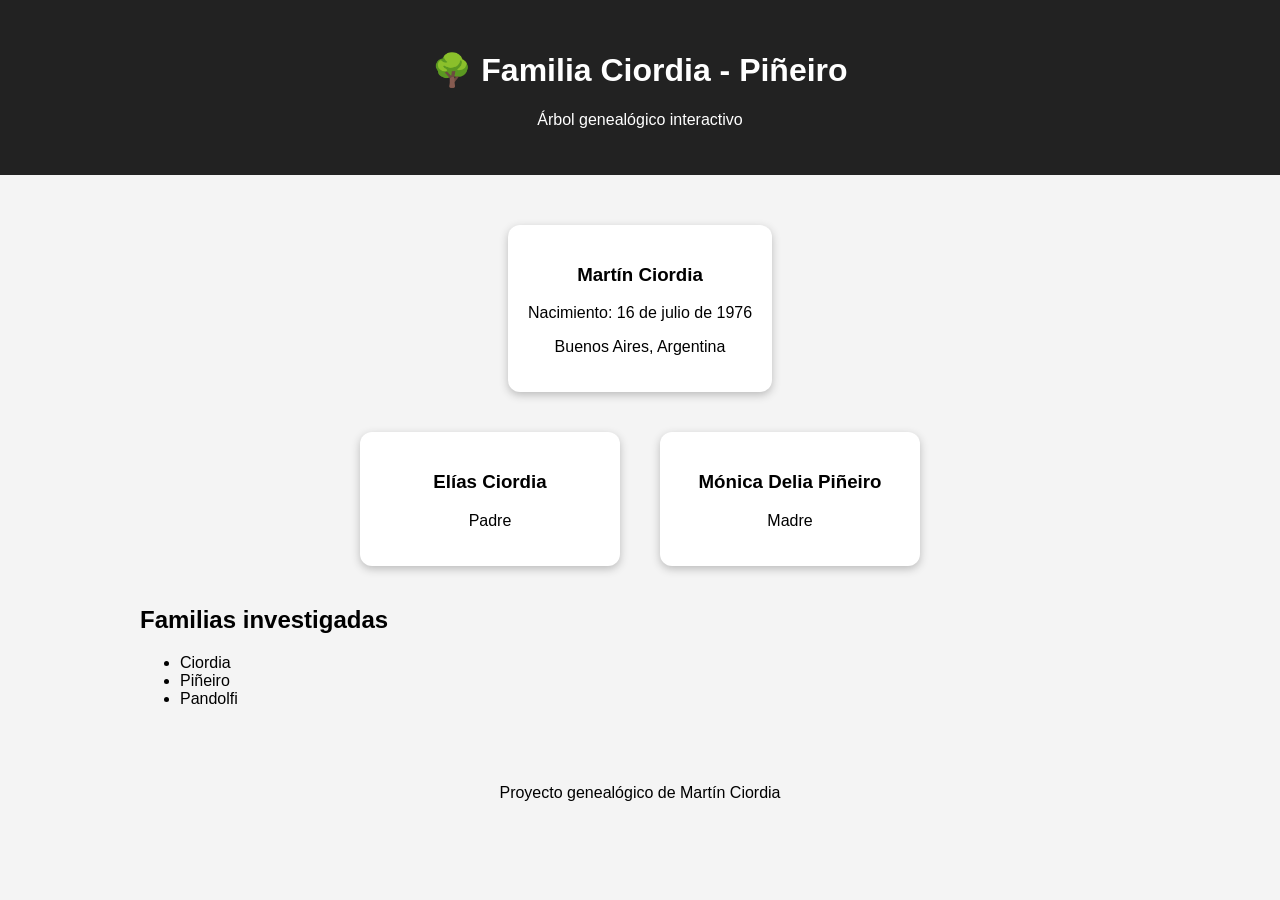
==== docs/index.html @ 7c579561 "Mueve sitio web a carpeta docs para GitHub Pages" ====
<!DOCTYPE html>

<html lang="es">

<head>

<meta charset="UTF-8">

<title>
Árbol Genealógico Ciordia
</title>

<link rel="stylesheet" href="style.css">

</head>


<body>


<header>

<h1>
🌳 Familia Ciordia - Piñeiro
</h1>

<p>
Árbol genealógico interactivo
</p>

</header>



<main>

<div id="arbol"></div>


<section>

<h2>
Familias investigadas
</h2>


<ul>

<li>Ciordia</li>
<li>Piñeiro</li>
<li>Pandolfi</li>

</ul>

</section>


</main>



<footer>

Proyecto genealógico de Martín Ciordia

</footer>



<script src="datos.js"></script>

<script src="arbol.js"></script>


</body>

</html>
---- docs/style.css ----
body{

font-family:Arial;
background:#f4f4f4;
margin:0;

}


header{

background:#222;
color:white;
text-align:center;
padding:30px;

}


main{

max-width:1000px;
margin:auto;
padding:30px;

}


#arbol{

text-align:center;

}


.persona{

display:inline-block;
background:white;
margin:20px;
padding:20px;
min-width:220px;
border-radius:12px;
cursor:pointer;
box-shadow:0 3px 8px #bbb;

}


.persona:hover{

transform:scale(1.05);

}


.ramas{

display:flex;
justify-content:center;
flex-wrap:wrap;

}


footer{

text-align:center;
padding:30px;

}
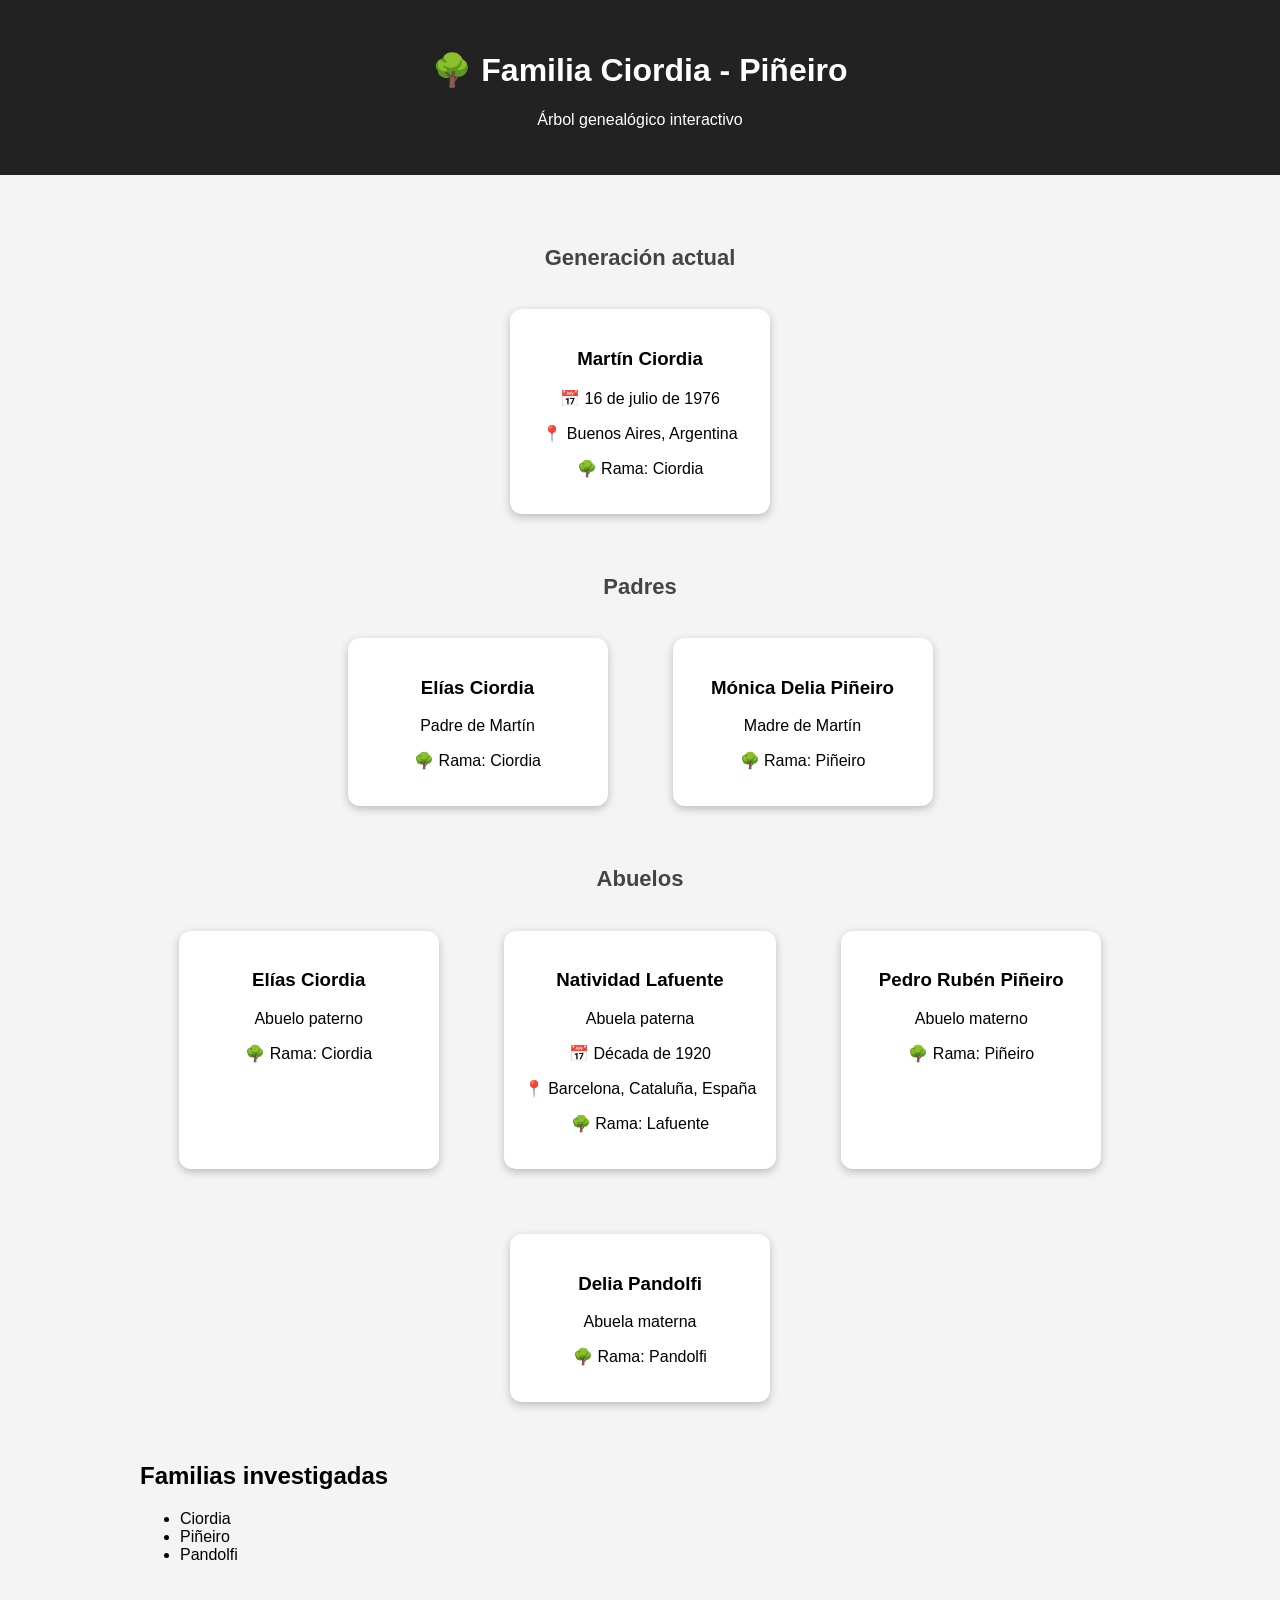
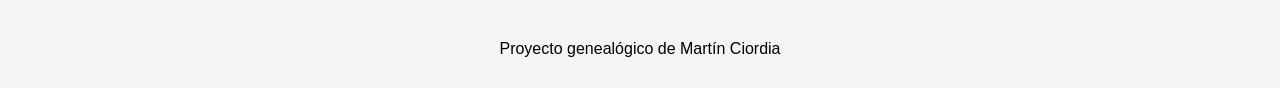
==== commit b7046107: "Mejora fichas personales" ====
--- a/docs/index.html
+++ b/docs/index.html
@@ -69,6 +69,8 @@
 
 <script src="datos.js"></script>
 
+<script src="ficha.js"></script>
+
 <script src="arbol.js"></script>
 
 
--- a/docs/style.css
+++ b/docs/style.css
@@ -68,4 +68,53 @@
 text-align:center;
 padding:30px;
 
+}
+
+.generacion{
+
+margin:40px 0;
+text-align:center;
+
+}
+
+
+.generacion h2{
+
+font-size:22px;
+color:#444;
+
+}
+
+
+.ramas{
+
+display:flex;
+justify-content:center;
+gap:25px;
+flex-wrap:wrap;
+
+}
+
+
+.persona{
+
+transition:0.2s;
+
+}
+
+
+.persona:hover{
+
+cursor:pointer;
+transform:translateY(-5px);
+
+}
+
+button{
+
+padding:8px 15px;
+border-radius:8px;
+border:none;
+cursor:pointer;
+
 }
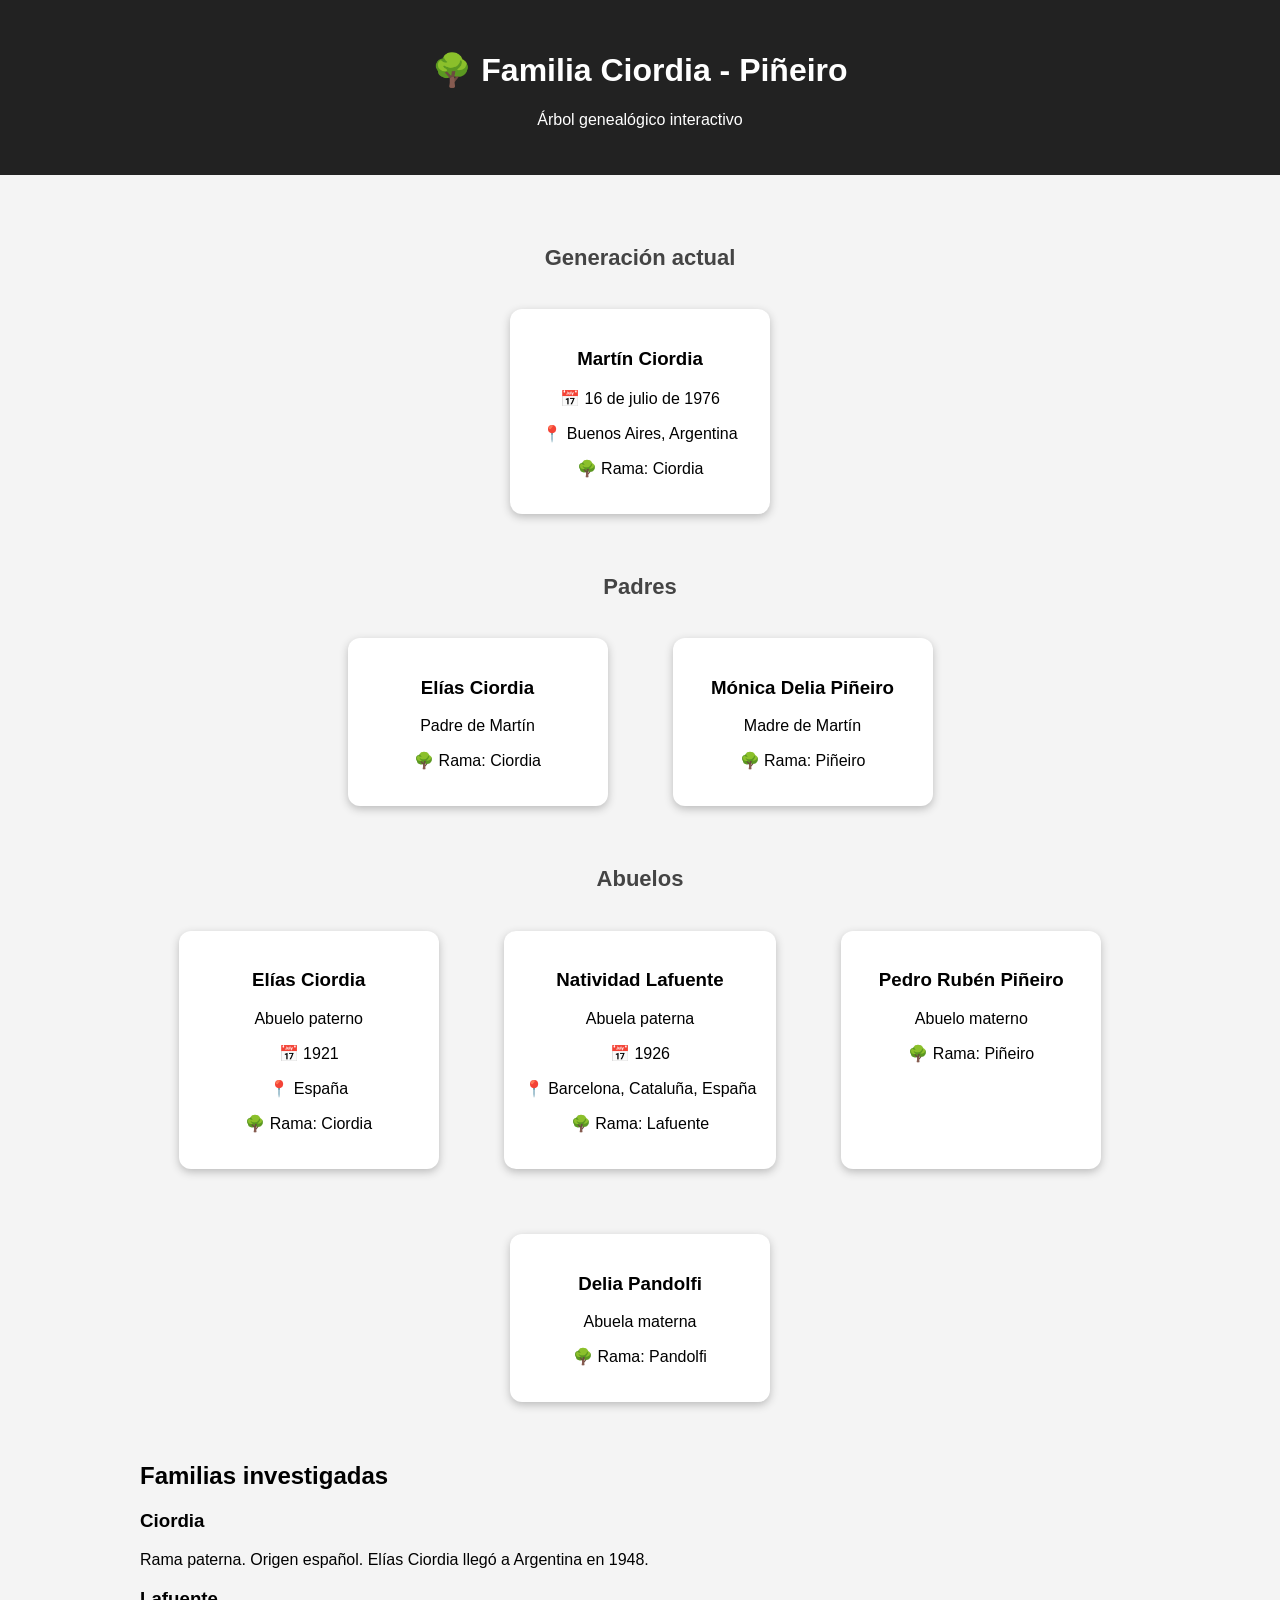
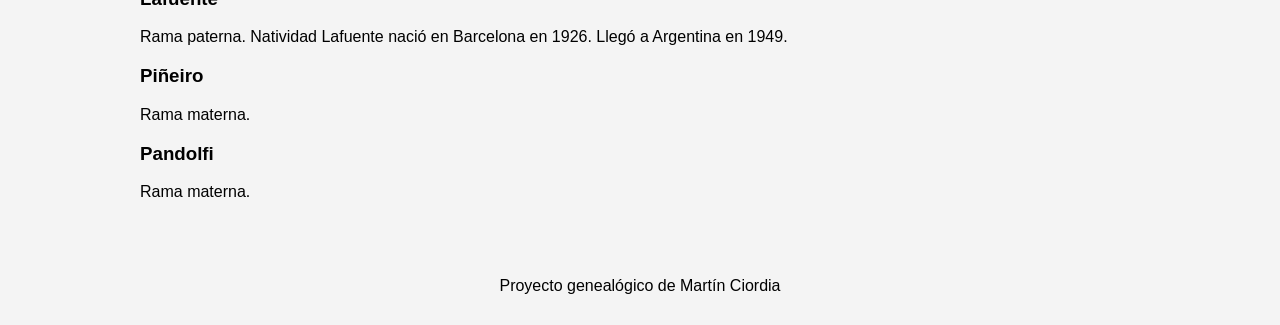
==== commit f8986802: "Agrega familia Lafuente a familias investigadas" ====
--- a/docs/index.html
+++ b/docs/index.html
@@ -43,14 +43,42 @@
 Familias investigadas
 </h2>
 
+<div class="familias">
 
-<ul>
+<div>
+<h3>Ciordia</h3>
+<p>
+Rama paterna. Origen español. 
+Elías Ciordia llegó a Argentina en 1948.
+</p>
+</div>
 
-<li>Ciordia</li>
-<li>Piñeiro</li>
-<li>Pandolfi</li>
 
-</ul>
+<div>
+<h3>Lafuente</h3>
+<p>
+Rama paterna. Natividad Lafuente nació en Barcelona en 1926.
+Llegó a Argentina en 1949.
+</p>
+</div>
+
+
+<div>
+<h3>Piñeiro</h3>
+<p>
+Rama materna.
+</p>
+</div>
+
+
+<div>
+<h3>Pandolfi</h3>
+<p>
+Rama materna.
+</p>
+</div>
+
+</div>
 
 </section>
 
